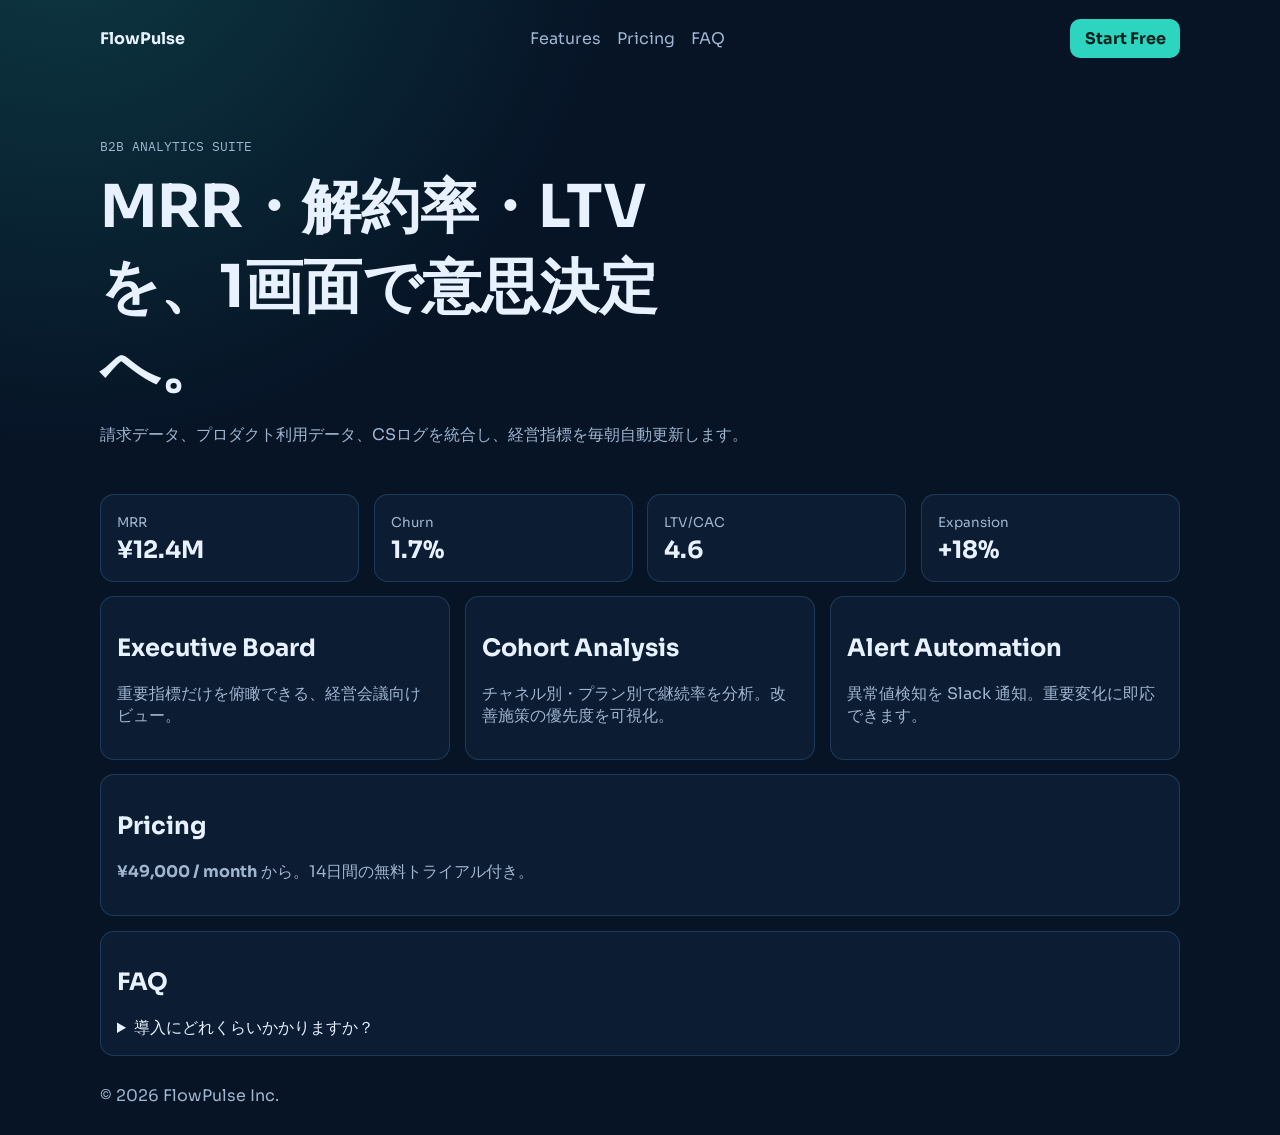
==== index.html @ 6c744aba "Initial commit: 03-saas-metrics site" ====
<!doctype html>
<html lang="ja">
  <head>
    <meta charset="UTF-8" />
    <meta name="viewport" content="width=device-width, initial-scale=1.0" />
    <title>FlowPulse | SaaS Analytics</title>
    <link rel="preconnect" href="https://fonts.googleapis.com" />
    <link rel="preconnect" href="https://fonts.gstatic.com" crossorigin />
    <link href="https://fonts.googleapis.com/css2?family=Sora:wght@400;600;700&family=IBM+Plex+Mono:wght@500&display=swap" rel="stylesheet" />
    <link rel="stylesheet" href="styles.css" />
  </head>
  <body>
    <header class="header shell">
      <a class="logo" href="#">FlowPulse</a>
      <nav>
        <a href="#features">Features</a>
        <a href="#pricing">Pricing</a>
        <a href="#faq">FAQ</a>
      </nav>
      <a class="start" href="#pricing">Start Free</a>
    </header>

    <main class="shell">
      <section class="hero">
        <p class="mono">B2B ANALYTICS SUITE</p>
        <h1>MRR・解約率・LTVを、1画面で意思決定へ。</h1>
        <p>請求データ、プロダクト利用データ、CSログを統合し、経営指標を毎朝自動更新します。</p>
      </section>

      <section class="kpi-grid">
        <article><span>MRR</span><strong>¥12.4M</strong></article>
        <article><span>Churn</span><strong>1.7%</strong></article>
        <article><span>LTV/CAC</span><strong>4.6</strong></article>
        <article><span>Expansion</span><strong>+18%</strong></article>
      </section>

      <section class="features" id="features">
        <article>
          <h2>Executive Board</h2>
          <p>重要指標だけを俯瞰できる、経営会議向けビュー。</p>
        </article>
        <article>
          <h2>Cohort Analysis</h2>
          <p>チャネル別・プラン別で継続率を分析。改善施策の優先度を可視化。</p>
        </article>
        <article>
          <h2>Alert Automation</h2>
          <p>異常値検知を Slack 通知。重要変化に即応できます。</p>
        </article>
      </section>

      <section class="pricing" id="pricing">
        <h2>Pricing</h2>
        <p><strong>¥49,000 / month</strong> から。14日間の無料トライアル付き。</p>
      </section>

      <section class="faq" id="faq">
        <h2>FAQ</h2>
        <details>
          <summary>導入にどれくらいかかりますか？</summary>
          <p>標準連携なら最短2営業日で初回ダッシュボードを公開できます。</p>
        </details>
      </section>
    </main>

    <footer class="shell">© <span id="year"></span> FlowPulse Inc.</footer>
    <script src="app.js"></script>
  </body>
</html>
---- styles.css ----
:root {
  --bg: #061426;
  --surface: #0b1c33;
  --text: #e7f1ff;
  --muted: #a0b5d0;
  --accent: #2dd4bf;
  --line: rgba(122, 194, 255, 0.18);
}

* { box-sizing: border-box; }

body {
  margin: 0;
  color: var(--text);
  background: radial-gradient(circle at 5% -10%, rgba(45, 212, 191, 0.2), transparent 32%), var(--bg);
  font-family: "Sora", sans-serif;
}

.shell {
  width: min(1080px, 92vw);
  margin: 0 auto;
}

.header {
  display: grid;
  grid-template-columns: auto 1fr auto;
  align-items: center;
  gap: 1rem;
  padding: 1.2rem 0;
}

.logo,
nav a,
.start {
  text-decoration: none;
}

.logo {
  color: var(--text);
  font-weight: 700;
}

nav {
  justify-self: center;
  display: flex;
  gap: 1rem;
}

nav a { color: var(--muted); }

.start {
  color: #04211c;
  background: var(--accent);
  padding: 0.55rem 0.9rem;
  border-radius: 10px;
  font-weight: 700;
}

.hero {
  padding: 3rem 0 2rem;
}

.mono {
  font-family: "IBM Plex Mono", monospace;
  color: var(--accent);
  font-size: 0.8rem;
}

h1 {
  font-size: clamp(2rem, 6vw, 3.7rem);
  max-width: 14ch;
  margin: 0.3rem 0 1rem;
}

.hero p { color: var(--muted); max-width: 58ch; }

.kpi-grid,
.features {
  display: grid;
  gap: 0.9rem;
  grid-template-columns: repeat(4, minmax(0, 1fr));
}

.kpi-grid article,
.features article,
.pricing,
.faq {
  background: var(--surface);
  border: 1px solid var(--line);
  border-radius: 14px;
  padding: 1rem;
}

.kpi-grid span {
  color: var(--muted);
  font-size: 0.84rem;
}

.kpi-grid strong {
  display: block;
  margin-top: 0.2rem;
  font-size: 1.5rem;
}

.features {
  margin-top: 0.9rem;
  grid-template-columns: repeat(3, minmax(0, 1fr));
}

.features p,
.pricing p,
.faq p { color: var(--muted); }

.pricing,
.faq { margin-top: 0.9rem; }

footer {
  color: var(--muted);
  padding: 1.8rem 0;
}

@media (max-width: 760px) {
  .header {
    grid-template-columns: 1fr;
    justify-items: start;
  }

  nav {
    justify-self: start;
    flex-wrap: wrap;
  }

  .kpi-grid,
  .features {
    grid-template-columns: 1fr;
  }
}
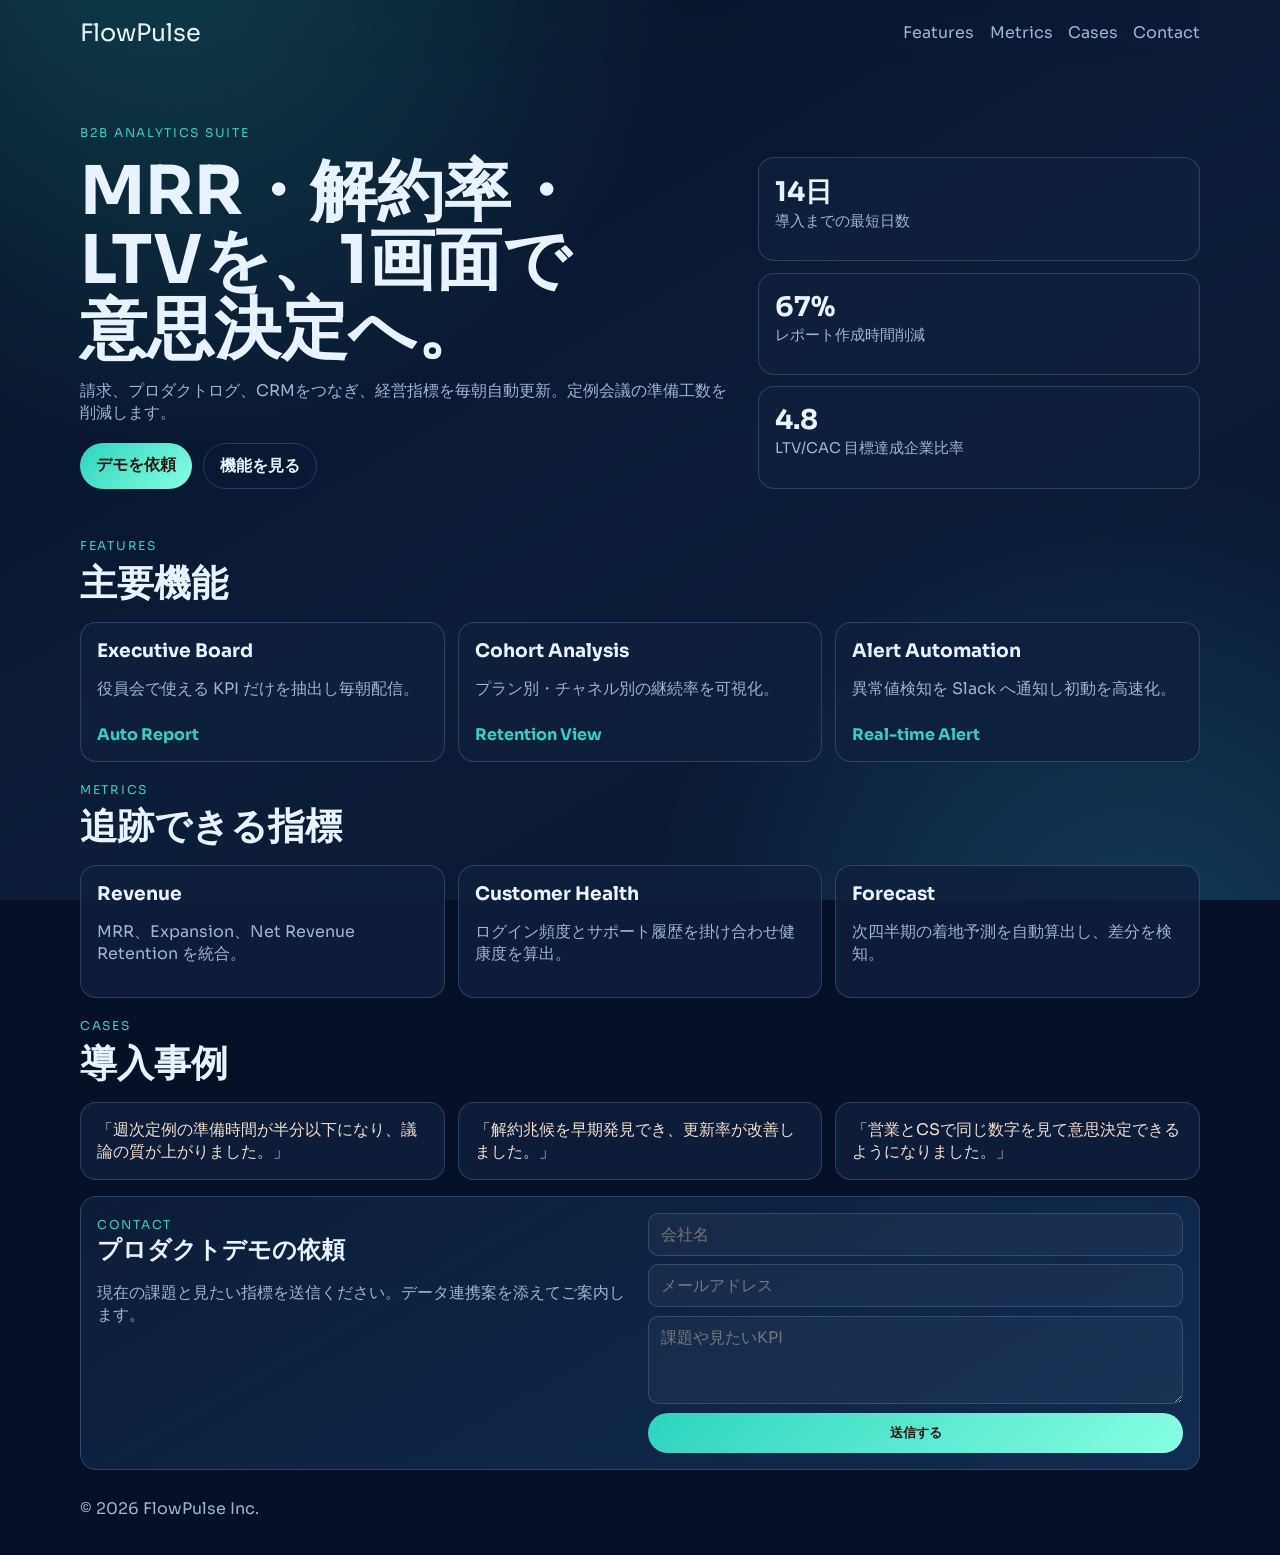
==== commit 9848aeb5: "Enhance site design and content" ====
--- a/index.html
+++ b/index.html
@@ -6,64 +6,88 @@
     <title>FlowPulse | SaaS Analytics</title>
     <link rel="preconnect" href="https://fonts.googleapis.com" />
     <link rel="preconnect" href="https://fonts.gstatic.com" crossorigin />
-    <link href="https://fonts.googleapis.com/css2?family=Sora:wght@400;600;700&family=IBM+Plex+Mono:wght@500&display=swap" rel="stylesheet" />
+    <link href="https://fonts.googleapis.com/css2?family=Sora:wght@400;600;700&family=IBM+Plex+Mono:wght@400;500&display=swap" rel="stylesheet" />
     <link rel="stylesheet" href="styles.css" />
   </head>
   <body>
-    <header class="header shell">
-      <a class="logo" href="#">FlowPulse</a>
-      <nav>
+    <div class="bg-layer"></div>
+    <header class="site-header container">
+      <a class="brand" href="#top">FlowPulse</a>
+      <button class="menu-toggle" aria-expanded="false" aria-label="メニュー">☰</button>
+      <nav class="nav-links">
         <a href="#features">Features</a>
-        <a href="#pricing">Pricing</a>
-        <a href="#faq">FAQ</a>
+        <a href="#metrics">Metrics</a>
+        <a href="#cases">Cases</a>
+        <a href="#contact">Contact</a>
       </nav>
-      <a class="start" href="#pricing">Start Free</a>
     </header>
 
-    <main class="shell">
-      <section class="hero">
-        <p class="mono">B2B ANALYTICS SUITE</p>
-        <h1>MRR・解約率・LTVを、1画面で意思決定へ。</h1>
-        <p>請求データ、プロダクト利用データ、CSログを統合し、経営指標を毎朝自動更新します。</p>
+    <main id="top" class="container">
+      <section class="hero reveal">
+        <span class="badge">B2B ANALYTICS SUITE</span>
+        <div class="hero-grid">
+          <div>
+            <h1>MRR・解約率・LTVを、1画面で意思決定へ。</h1>
+            <p class="lead">請求、プロダクトログ、CRMをつなぎ、経営指標を毎朝自動更新。定例会議の準備工数を削減します。</p>
+            <div class="hero-actions">
+              <a class="btn primary" href="#contact">デモを依頼</a>
+              <a class="btn ghost" href="#features">機能を見る</a>
+            </div>
+          </div>
+          <aside class="hero-stats">
+            <article><strong data-count="14" data-suffix="日">0日</strong><span>導入までの最短日数</span></article>
+            <article><strong data-count="67" data-suffix="%">0%</strong><span>レポート作成時間削減</span></article>
+            <article><strong data-count="4" data-suffix=".8">0.8</strong><span>LTV/CAC 目標達成企業比率</span></article>
+          </aside>
+        </div>
       </section>
 
-      <section class="kpi-grid">
-        <article><span>MRR</span><strong>¥12.4M</strong></article>
-        <article><span>Churn</span><strong>1.7%</strong></article>
-        <article><span>LTV/CAC</span><strong>4.6</strong></article>
-        <article><span>Expansion</span><strong>+18%</strong></article>
+      <section class="section reveal" id="features">
+        <div class="section-head"><span class="eyebrow">FEATURES</span><h2>主要機能</h2></div>
+        <div class="card-grid three">
+          <article class="card"><h3>Executive Board</h3><p>役員会で使える KPI だけを抽出し毎朝配信。</p><strong>Auto Report</strong></article>
+          <article class="card"><h3>Cohort Analysis</h3><p>プラン別・チャネル別の継続率を可視化。</p><strong>Retention View</strong></article>
+          <article class="card"><h3>Alert Automation</h3><p>異常値検知を Slack へ通知し初動を高速化。</p><strong>Real-time Alert</strong></article>
+        </div>
       </section>
 
-      <section class="features" id="features">
-        <article>
-          <h2>Executive Board</h2>
-          <p>重要指標だけを俯瞰できる、経営会議向けビュー。</p>
-        </article>
-        <article>
-          <h2>Cohort Analysis</h2>
-          <p>チャネル別・プラン別で継続率を分析。改善施策の優先度を可視化。</p>
-        </article>
-        <article>
-          <h2>Alert Automation</h2>
-          <p>異常値検知を Slack 通知。重要変化に即応できます。</p>
-        </article>
+      <section class="section reveal" id="metrics">
+        <div class="section-head"><span class="eyebrow">METRICS</span><h2>追跡できる指標</h2></div>
+        <div class="process-list">
+          <article><h3>Revenue</h3><p>MRR、Expansion、Net Revenue Retention を統合。</p></article>
+          <article><h3>Customer Health</h3><p>ログイン頻度とサポート履歴を掛け合わせ健康度を算出。</p></article>
+          <article><h3>Forecast</h3><p>次四半期の着地予測を自動算出し、差分を検知。</p></article>
+        </div>
       </section>
 
-      <section class="pricing" id="pricing">
-        <h2>Pricing</h2>
-        <p><strong>¥49,000 / month</strong> から。14日間の無料トライアル付き。</p>
+      <section class="section reveal" id="cases">
+        <div class="section-head"><span class="eyebrow">CASES</span><h2>導入事例</h2></div>
+        <div class="review-grid">
+          <blockquote>「週次定例の準備時間が半分以下になり、議論の質が上がりました。」</blockquote>
+          <blockquote>「解約兆候を早期発見でき、更新率が改善しました。」</blockquote>
+          <blockquote>「営業とCSで同じ数字を見て意思決定できるようになりました。」</blockquote>
+        </div>
       </section>
 
-      <section class="faq" id="faq">
-        <h2>FAQ</h2>
-        <details>
-          <summary>導入にどれくらいかかりますか？</summary>
-          <p>標準連携なら最短2営業日で初回ダッシュボードを公開できます。</p>
-        </details>
+      <section class="section reveal" id="contact">
+        <div class="contact-panel">
+          <div>
+            <span class="eyebrow">CONTACT</span>
+            <h2>プロダクトデモの依頼</h2>
+            <p>現在の課題と見たい指標を送信ください。データ連携案を添えてご案内します。</p>
+          </div>
+          <form class="contact-form">
+            <input type="text" placeholder="会社名" required />
+            <input type="email" placeholder="メールアドレス" required />
+            <textarea placeholder="課題や見たいKPI"></textarea>
+            <button type="submit" class="btn primary">送信する</button>
+          </form>
+        </div>
       </section>
     </main>
 
-    <footer class="shell">© <span id="year"></span> FlowPulse Inc.</footer>
+    <footer class="container">© <span id="year"></span> FlowPulse Inc.</footer>
+    <div class="toast" id="toast">ありがとうございます。デモ日程をご案内します。</div>
     <script src="app.js"></script>
   </body>
 </html>
--- a/styles.css
+++ b/styles.css
@@ -1,137 +1,304 @@
 :root {
-  --bg: #061426;
-  --surface: #0b1c33;
-  --text: #e7f1ff;
-  --muted: #a0b5d0;
+  --bg: #061127;
+  --bg-soft: #0f213f;
+  --surface: rgba(15, 32, 61, 0.82);
+  --surface-strong: #102c51;
+  --text: #e9f3ff;
+  --muted: #9eb5d3;
+  --line: rgba(161, 201, 255, 0.2);
   --accent: #2dd4bf;
-  --line: rgba(122, 194, 255, 0.18);
+  --accent-strong: #86ffe2;
+  --heading: "Sora", sans-serif;
+  --body: "Sora", sans-serif;
 }
 
 * { box-sizing: border-box; }
 
 body {
   margin: 0;
-  color: var(--text);
-  background: radial-gradient(circle at 5% -10%, rgba(45, 212, 191, 0.2), transparent 32%), var(--bg);
-  font-family: "Sora", sans-serif;
-}
-
-.shell {
-  width: min(1080px, 92vw);
+  min-height: 100vh;
+  color: var(--text);
+  font-family: var(--body);
+  background: var(--bg);
+}
+
+.bg-layer {
+  position: fixed;
+  inset: 0;
+  background:
+    radial-gradient(circle at 12% -10%, rgba(45, 212, 191, 0.24), transparent 36%),
+    radial-gradient(circle at 90% 110%, rgba(56, 189, 248, 0.24), transparent 34%),
+    linear-gradient(150deg, #051025, #0c1d39 54%, #07152b);
+  z-index: -1;
+}
+
+.container {
+  width: min(1120px, 92vw);
   margin: 0 auto;
 }
 
-.header {
-  display: grid;
-  grid-template-columns: auto 1fr auto;
+.site-header {
+  padding: 1.1rem 0;
+  display: flex;
   align-items: center;
+  justify-content: space-between;
   gap: 1rem;
-  padding: 1.2rem 0;
-}
-
-.logo,
-nav a,
-.start {
+  position: sticky;
+  top: 0;
+  backdrop-filter: blur(10px);
+  z-index: 10;
+}
+
+.brand {
+  color: var(--text);
   text-decoration: none;
-}
-
-.logo {
+  font-family: var(--heading);
+  font-size: 1.5rem;
+}
+
+.menu-toggle {
+  display: none;
+}
+
+.nav-links {
+  display: flex;
+  gap: 0.95rem;
+}
+
+.nav-links a {
+  color: var(--muted);
+  text-decoration: none;
+}
+
+.hero {
+  padding: 3.5rem 0 1.8rem;
+}
+
+.badge,
+.eyebrow {
+  display: inline-block;
+  letter-spacing: 0.14em;
+  font-size: 0.76rem;
+  color: var(--accent);
+}
+
+.hero-grid {
+  margin-top: 0.9rem;
+  display: grid;
+  grid-template-columns: 1.35fr 0.9fr;
+  gap: 1rem;
+}
+
+h1,
+h2,
+h3 {
+  margin: 0;
+}
+
+h1,
+h2 {
+  font-family: var(--heading);
+}
+
+h1 {
+  font-size: clamp(2.2rem, 6vw, 4.2rem);
+  line-height: 1.03;
+  max-width: 10ch;
+}
+
+.lead {
+  color: var(--muted);
+  max-width: 58ch;
+  margin: 1rem 0 1.2rem;
+}
+
+.hero-actions {
+  display: flex;
+  gap: 0.7rem;
+  flex-wrap: wrap;
+}
+
+.btn {
+  border: 1px solid var(--line);
+  padding: 0.68rem 1rem;
+  border-radius: 999px;
+  text-decoration: none;
   color: var(--text);
   font-weight: 700;
-}
-
-nav {
-  justify-self: center;
-  display: flex;
-  gap: 1rem;
-}
-
-nav a { color: var(--muted); }
-
-.start {
-  color: #04211c;
-  background: var(--accent);
-  padding: 0.55rem 0.9rem;
-  border-radius: 10px;
-  font-weight: 700;
-}
-
-.hero {
-  padding: 3rem 0 2rem;
-}
-
-.mono {
-  font-family: "IBM Plex Mono", monospace;
-  color: var(--accent);
-  font-size: 0.8rem;
-}
-
-h1 {
-  font-size: clamp(2rem, 6vw, 3.7rem);
-  max-width: 14ch;
-  margin: 0.3rem 0 1rem;
-}
-
-.hero p { color: var(--muted); max-width: 58ch; }
-
-.kpi-grid,
-.features {
-  display: grid;
-  gap: 0.9rem;
-  grid-template-columns: repeat(4, minmax(0, 1fr));
-}
-
-.kpi-grid article,
-.features article,
-.pricing,
-.faq {
+  background: transparent;
+}
+
+.btn.primary {
+  background: linear-gradient(135deg, var(--accent), var(--accent-strong));
+  color: #2a170d;
+  border: 0;
+}
+
+.hero-stats {
+  display: grid;
+  gap: 0.7rem;
+}
+
+.hero-stats article,
+.card,
+.process-list article,
+.review-grid blockquote,
+.contact-panel {
   background: var(--surface);
   border: 1px solid var(--line);
-  border-radius: 14px;
+  border-radius: 16px;
   padding: 1rem;
 }
 
-.kpi-grid span {
-  color: var(--muted);
-  font-size: 0.84rem;
-}
-
-.kpi-grid strong {
+.hero-stats strong {
   display: block;
-  margin-top: 0.2rem;
-  font-size: 1.5rem;
-}
-
-.features {
-  margin-top: 0.9rem;
+  font-size: 1.7rem;
+  font-family: var(--heading);
+}
+
+.hero-stats span {
+  color: var(--muted);
+  font-size: 0.92rem;
+}
+
+.section {
+  margin-top: 1rem;
+}
+
+.section-head {
+  margin-bottom: 0.8rem;
+}
+
+.section-head h2 {
+  margin-top: 0.3rem;
+  font-size: clamp(1.55rem, 4vw, 2.3rem);
+}
+
+.card-grid,
+.process-list,
+.review-grid {
+  display: grid;
+  gap: 0.8rem;
+}
+
+.card-grid.three,
+.process-list,
+.review-grid {
   grid-template-columns: repeat(3, minmax(0, 1fr));
 }
 
-.features p,
-.pricing p,
-.faq p { color: var(--muted); }
-
-.pricing,
-.faq { margin-top: 0.9rem; }
+.card p,
+.process-list p,
+.contact-panel p {
+  color: var(--muted);
+}
+
+.card strong {
+  display: inline-block;
+  margin-top: 0.5rem;
+  color: var(--accent);
+}
+
+.review-grid blockquote {
+  margin: 0;
+  color: #f5dfcd;
+}
+
+.contact-panel {
+  display: grid;
+  grid-template-columns: 1fr 1fr;
+  gap: 1rem;
+  background: linear-gradient(150deg, var(--surface), var(--surface-strong));
+}
+
+.contact-form {
+  display: grid;
+  gap: 0.55rem;
+}
+
+.contact-form input,
+.contact-form textarea {
+  width: 100%;
+  border: 1px solid var(--line);
+  background: rgba(255, 255, 255, 0.04);
+  color: var(--text);
+  border-radius: 10px;
+  padding: 0.62rem 0.75rem;
+  font: inherit;
+}
+
+.contact-form textarea {
+  min-height: 88px;
+  resize: vertical;
+}
 
 footer {
   color: var(--muted);
-  padding: 1.8rem 0;
-}
-
-@media (max-width: 760px) {
-  .header {
-    grid-template-columns: 1fr;
-    justify-items: start;
+  padding: 1.8rem 0 2.2rem;
+}
+
+.toast {
+  position: fixed;
+  right: 18px;
+  bottom: 18px;
+  background: #18100d;
+  border: 1px solid var(--line);
+  color: var(--text);
+  padding: 0.65rem 0.85rem;
+  border-radius: 10px;
+  opacity: 0;
+  transform: translateY(12px);
+  pointer-events: none;
+  transition: 240ms ease;
+}
+
+.toast.show {
+  opacity: 1;
+  transform: translateY(0);
+}
+
+.reveal {
+  opacity: 0;
+  transform: translateY(24px);
+  transition: 520ms ease;
+}
+
+.reveal.in {
+  opacity: 1;
+  transform: translateY(0);
+}
+
+@media (max-width: 820px) {
+  .menu-toggle {
+    display: inline-block;
+    border: 1px solid var(--line);
+    background: transparent;
+    color: var(--text);
+    border-radius: 10px;
+    padding: 0.38rem 0.62rem;
   }
 
-  nav {
-    justify-self: start;
-    flex-wrap: wrap;
+  .nav-links {
+    position: absolute;
+    top: 58px;
+    right: 4vw;
+    display: none;
+    flex-direction: column;
+    background: var(--bg-soft);
+    border: 1px solid var(--line);
+    border-radius: 12px;
+    padding: 0.7rem;
   }
 
-  .kpi-grid,
-  .features {
+  .nav-links.open {
+    display: flex;
+  }
+
+  .hero-grid,
+  .card-grid.three,
+  .process-list,
+  .review-grid,
+  .contact-panel {
     grid-template-columns: 1fr;
   }
 }
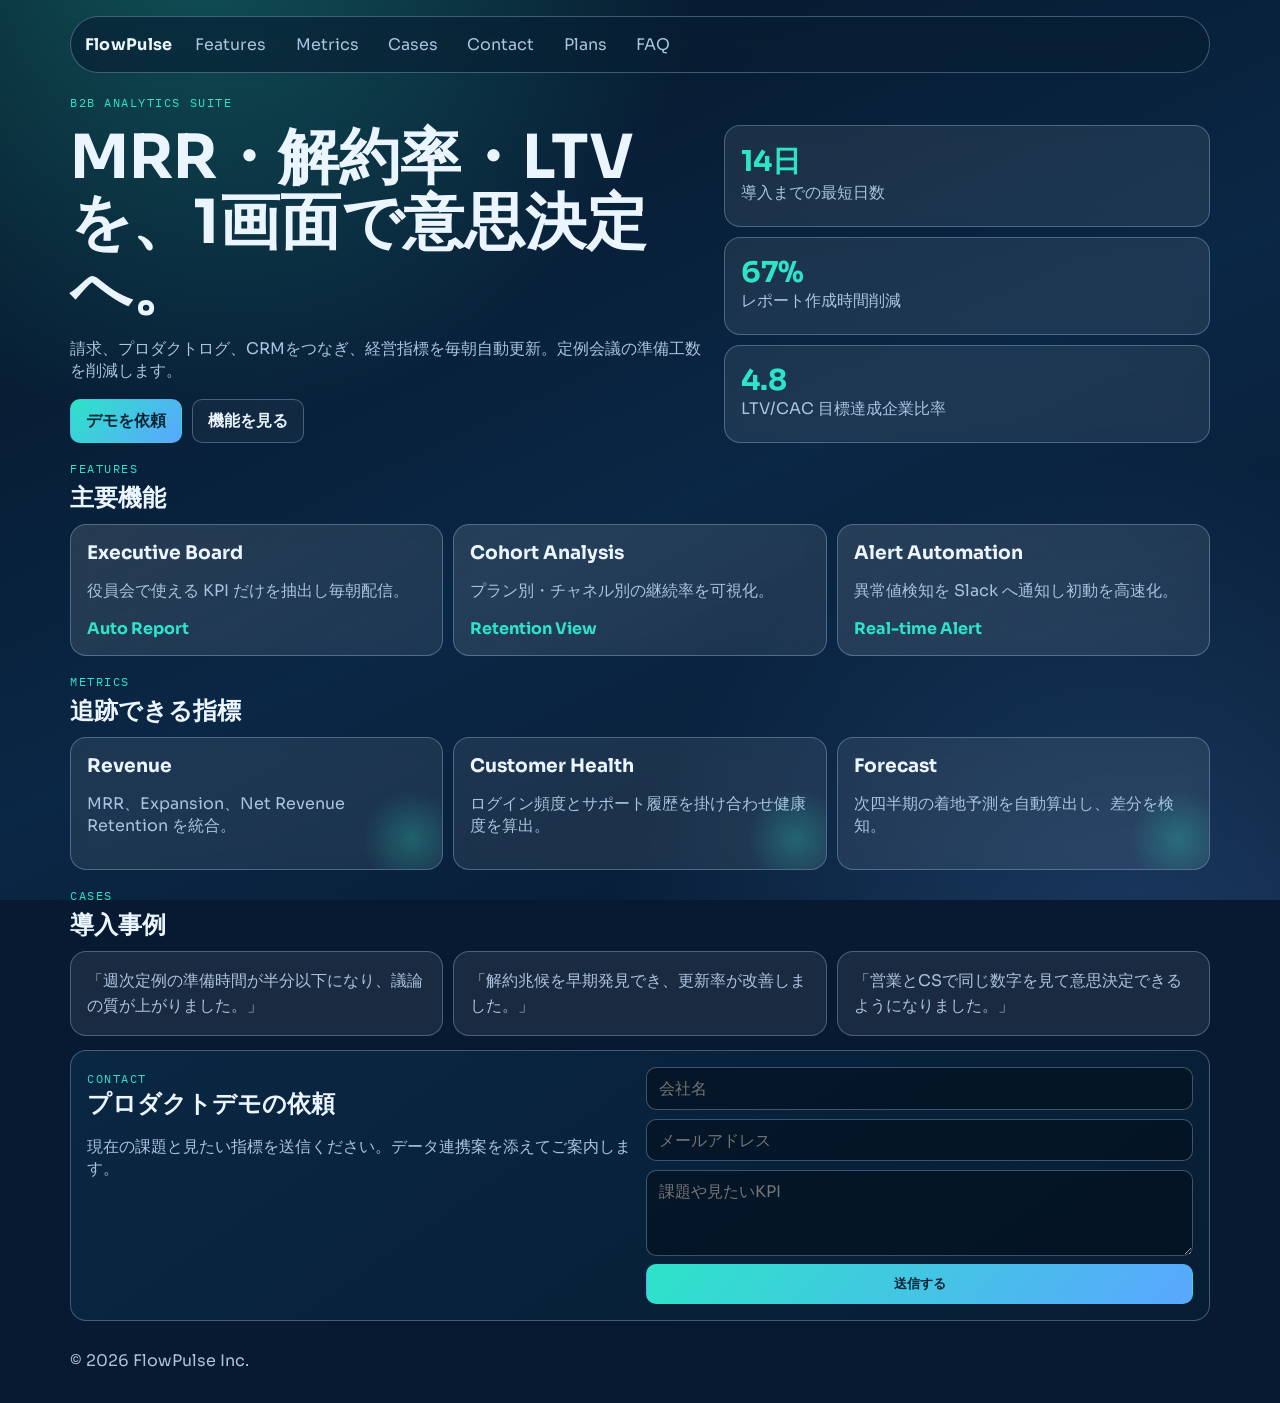
==== commit 909bb5b5: "Add multipage structure and interactive features" ====
--- a/index.html
+++ b/index.html
@@ -19,6 +19,8 @@
         <a href="#metrics">Metrics</a>
         <a href="#cases">Cases</a>
         <a href="#contact">Contact</a>
+              <a href="plans.html">Plans</a>
+        <a href="faq.html">FAQ</a>
       </nav>
     </header>
 
--- a/styles.css
+++ b/styles.css
@@ -1,59 +1,56 @@
 :root {
-  --bg: #061127;
-  --bg-soft: #0f213f;
-  --surface: rgba(15, 32, 61, 0.82);
-  --surface-strong: #102c51;
-  --text: #e9f3ff;
-  --muted: #9eb5d3;
-  --line: rgba(161, 201, 255, 0.2);
-  --accent: #2dd4bf;
-  --accent-strong: #86ffe2;
-  --heading: "Sora", sans-serif;
-  --body: "Sora", sans-serif;
+  --bg: #06182d;
+  --glass: rgba(255, 255, 255, 0.08);
+  --glass-strong: rgba(255, 255, 255, 0.12);
+  --text: #ebf5ff;
+  --muted: #abc3df;
+  --line: rgba(169, 204, 240, 0.34);
+  --accent: #2de4c8;
+  --accent-2: #5aa6ff;
 }
 
 * { box-sizing: border-box; }
 
 body {
   margin: 0;
-  min-height: 100vh;
   color: var(--text);
-  font-family: var(--body);
-  background: var(--bg);
+  font-family: "Sora", sans-serif;
+  background: #071a31;
 }
 
 .bg-layer {
   position: fixed;
   inset: 0;
+  z-index: -1;
   background:
-    radial-gradient(circle at 12% -10%, rgba(45, 212, 191, 0.24), transparent 36%),
-    radial-gradient(circle at 90% 110%, rgba(56, 189, 248, 0.24), transparent 34%),
-    linear-gradient(150deg, #051025, #0c1d39 54%, #07152b);
-  z-index: -1;
+    radial-gradient(circle at 15% -10%, rgba(45, 228, 200, 0.3), transparent 35%),
+    radial-gradient(circle at 90% 112%, rgba(90, 166, 255, 0.25), transparent 36%),
+    linear-gradient(155deg, #051425, #0a2745 55%, #07182f);
 }
 
 .container {
-  width: min(1120px, 92vw);
+  width: min(1140px, 92vw);
   margin: 0 auto;
 }
 
 .site-header {
-  padding: 1.1rem 0;
-  display: flex;
+  margin-top: 1rem;
+  padding: 0.65rem 0.85rem;
+  display: grid;
+  grid-template-columns: auto auto 1fr;
+  gap: 0.8rem;
   align-items: center;
-  justify-content: space-between;
-  gap: 1rem;
-  position: sticky;
-  top: 0;
-  backdrop-filter: blur(10px);
-  z-index: 10;
+  border: 1px solid var(--line);
+  border-radius: 999px;
+  background: rgba(8, 29, 51, 0.62);
+  backdrop-filter: blur(12px);
 }
 
 .brand {
   color: var(--text);
   text-decoration: none;
-  font-family: var(--heading);
-  font-size: 1.5rem;
+  font-weight: 700;
+  letter-spacing: 0.02em;
 }
 
 .menu-toggle {
@@ -61,32 +58,41 @@
 }
 
 .nav-links {
+  justify-self: end;
   display: flex;
-  gap: 0.95rem;
+  gap: 0.6rem;
 }
 
 .nav-links a {
   color: var(--muted);
   text-decoration: none;
+  padding: 0.42rem 0.62rem;
+  border-radius: 999px;
+}
+
+.nav-links a:hover {
+  background: rgba(255, 255, 255, 0.08);
+  color: var(--text);
 }
 
 .hero {
-  padding: 3.5rem 0 1.8rem;
+  margin-top: 1.1rem;
 }
 
 .badge,
 .eyebrow {
   display: inline-block;
-  letter-spacing: 0.14em;
-  font-size: 0.76rem;
+  font-family: "IBM Plex Mono", monospace;
+  letter-spacing: 0.13em;
+  font-size: 0.74rem;
   color: var(--accent);
 }
 
 .hero-grid {
-  margin-top: 0.9rem;
-  display: grid;
-  grid-template-columns: 1.35fr 0.9fr;
-  gap: 1rem;
+  margin-top: 0.8rem;
+  display: grid;
+  grid-template-columns: 1.25fr 0.95fr;
+  gap: 0.9rem;
 }
 
 h1,
@@ -95,48 +101,46 @@
   margin: 0;
 }
 
-h1,
-h2 {
-  font-family: var(--heading);
-}
-
 h1 {
-  font-size: clamp(2.2rem, 6vw, 4.2rem);
-  line-height: 1.03;
-  max-width: 10ch;
+  font-size: clamp(2rem, 6vw, 3.8rem);
+  line-height: 1.08;
+  max-width: 13ch;
 }
 
 .lead {
-  color: var(--muted);
-  max-width: 58ch;
-  margin: 1rem 0 1.2rem;
+  margin: 1rem 0 1.1rem;
+  color: var(--muted);
+  max-width: 60ch;
 }
 
 .hero-actions {
   display: flex;
-  gap: 0.7rem;
+  gap: 0.6rem;
   flex-wrap: wrap;
 }
 
 .btn {
-  border: 1px solid var(--line);
-  padding: 0.68rem 1rem;
-  border-radius: 999px;
   text-decoration: none;
+  border-radius: 10px;
+  border: 1px solid var(--line);
+  padding: 0.62rem 0.95rem;
+  font-weight: 700;
+}
+
+.btn.primary {
+  border-color: transparent;
+  background: linear-gradient(135deg, var(--accent), var(--accent-2));
+  color: #042332;
+}
+
+.btn.ghost {
   color: var(--text);
-  font-weight: 700;
-  background: transparent;
-}
-
-.btn.primary {
-  background: linear-gradient(135deg, var(--accent), var(--accent-strong));
-  color: #2a170d;
-  border: 0;
+  background: rgba(255, 255, 255, 0.04);
 }
 
 .hero-stats {
   display: grid;
-  gap: 0.7rem;
+  gap: 0.6rem;
 }
 
 .hero-stats article,
@@ -144,41 +148,44 @@
 .process-list article,
 .review-grid blockquote,
 .contact-panel {
-  background: var(--surface);
+  background: var(--glass);
   border: 1px solid var(--line);
   border-radius: 16px;
   padding: 1rem;
+  backdrop-filter: blur(8px);
 }
 
 .hero-stats strong {
   display: block;
-  font-size: 1.7rem;
-  font-family: var(--heading);
-}
-
-.hero-stats span {
-  color: var(--muted);
-  font-size: 0.92rem;
+  font-size: 1.8rem;
+  color: var(--accent);
+}
+
+.hero-stats span,
+.card p,
+.process-list p,
+.contact-panel p,
+.review-grid blockquote {
+  color: var(--muted);
 }
 
 .section {
-  margin-top: 1rem;
+  margin-top: 0.9rem;
 }
 
 .section-head {
-  margin-bottom: 0.8rem;
+  margin-bottom: 0.65rem;
 }
 
 .section-head h2 {
-  margin-top: 0.3rem;
-  font-size: clamp(1.55rem, 4vw, 2.3rem);
+  margin-top: 0.2rem;
 }
 
 .card-grid,
 .process-list,
 .review-grid {
   display: grid;
-  gap: 0.8rem;
+  gap: 0.65rem;
 }
 
 .card-grid.three,
@@ -187,69 +194,79 @@
   grid-template-columns: repeat(3, minmax(0, 1fr));
 }
 
-.card p,
-.process-list p,
-.contact-panel p {
-  color: var(--muted);
+.card {
+  background: linear-gradient(150deg, var(--glass-strong), var(--glass));
 }
 
 .card strong {
-  display: inline-block;
-  margin-top: 0.5rem;
   color: var(--accent);
+}
+
+.process-list article {
+  position: relative;
+  overflow: hidden;
+}
+
+.process-list article::after {
+  content: "";
+  position: absolute;
+  inset: auto -20px -20px auto;
+  width: 100px;
+  height: 100px;
+  background: radial-gradient(circle, rgba(45, 228, 200, 0.26), transparent 70%);
 }
 
 .review-grid blockquote {
   margin: 0;
-  color: #f5dfcd;
+  line-height: 1.6;
 }
 
 .contact-panel {
   display: grid;
   grid-template-columns: 1fr 1fr;
-  gap: 1rem;
-  background: linear-gradient(150deg, var(--surface), var(--surface-strong));
+  gap: 0.75rem;
+  background: linear-gradient(145deg, rgba(12, 44, 74, 0.72), rgba(9, 31, 54, 0.72));
 }
 
 .contact-form {
   display: grid;
-  gap: 0.55rem;
+  gap: 0.52rem;
 }
 
 .contact-form input,
 .contact-form textarea {
   width: 100%;
   border: 1px solid var(--line);
-  background: rgba(255, 255, 255, 0.04);
+  border-radius: 10px;
+  background: rgba(3, 13, 24, 0.55);
+  color: var(--text);
+  padding: 0.62rem 0.72rem;
+  font: inherit;
+}
+
+.contact-form textarea {
+  min-height: 86px;
+  resize: vertical;
+}
+
+footer {
+  padding: 1.8rem 0 2rem;
+  color: var(--muted);
+}
+
+.toast {
+  position: fixed;
+  right: 16px;
+  bottom: 16px;
+  background: #081f34;
+  border: 1px solid var(--line);
   color: var(--text);
   border-radius: 10px;
-  padding: 0.62rem 0.75rem;
-  font: inherit;
-}
-
-.contact-form textarea {
-  min-height: 88px;
-  resize: vertical;
-}
-
-footer {
-  color: var(--muted);
-  padding: 1.8rem 0 2.2rem;
-}
-
-.toast {
-  position: fixed;
-  right: 18px;
-  bottom: 18px;
-  background: #18100d;
-  border: 1px solid var(--line);
-  color: var(--text);
-  padding: 0.65rem 0.85rem;
-  border-radius: 10px;
+  padding: 0.66rem 0.9rem;
   opacity: 0;
   transform: translateY(12px);
   pointer-events: none;
-  transition: 240ms ease;
+  transition: 220ms ease;
 }
 
 .toast.show {
@@ -259,8 +276,8 @@
 
 .reveal {
   opacity: 0;
-  transform: translateY(24px);
-  transition: 520ms ease;
+  transform: translateY(18px);
+  transition: 460ms ease;
 }
 
 .reveal.in {
@@ -268,26 +285,30 @@
   transform: translateY(0);
 }
 
-@media (max-width: 820px) {
+@media (max-width: 860px) {
+  .site-header {
+    border-radius: 16px;
+  }
+
   .menu-toggle {
     display: inline-block;
+    background: transparent;
     border: 1px solid var(--line);
-    background: transparent;
     color: var(--text);
-    border-radius: 10px;
-    padding: 0.38rem 0.62rem;
+    border-radius: 8px;
+    padding: 0.36rem 0.6rem;
   }
 
   .nav-links {
+    display: none;
     position: absolute;
-    top: 58px;
     right: 4vw;
-    display: none;
+    top: 62px;
     flex-direction: column;
-    background: var(--bg-soft);
+    background: #0c2c4a;
+    padding: 0.7rem;
     border: 1px solid var(--line);
     border-radius: 12px;
-    padding: 0.7rem;
   }
 
   .nav-links.open {
@@ -302,3 +323,182 @@
     grid-template-columns: 1fr;
   }
 }
+
+/* EXTRA PAGES */
+.extra-page .site-header {
+  margin-bottom: 0.2rem;
+}
+
+.subhero {
+  padding: 1.4rem;
+  border: 1px solid var(--line);
+  border-radius: 14px;
+  background: var(--panel, var(--paper, rgba(255, 255, 255, 0.08)));
+}
+
+.subhero h1 {
+  margin: 0.35rem 0 0.6rem;
+  font-size: clamp(1.8rem, 5vw, 3.1rem);
+}
+
+.subhero p {
+  margin: 0;
+  color: var(--muted);
+  max-width: 64ch;
+}
+
+.pricing-head {
+  display: flex;
+  justify-content: space-between;
+  align-items: center;
+  gap: 0.8rem;
+  margin-bottom: 0.65rem;
+}
+
+.pricing-mode {
+  display: inline-flex;
+  gap: 0.45rem;
+  padding: 0.25rem;
+  border: 1px solid var(--line);
+  border-radius: 999px;
+  background: rgba(255, 255, 255, 0.04);
+}
+
+.mode-btn {
+  border: 1px solid transparent;
+  border-radius: 999px;
+  padding: 0.4rem 0.72rem;
+  background: transparent;
+  color: inherit;
+  font: inherit;
+  cursor: pointer;
+}
+
+.mode-btn.active {
+  border-color: var(--line);
+  background: rgba(255, 255, 255, 0.12);
+}
+
+.pricing-cards {
+  display: grid;
+  grid-template-columns: repeat(3, minmax(0, 1fr));
+  gap: 0.7rem;
+}
+
+.price-card {
+  border: 1px solid var(--line);
+  border-radius: 12px;
+  padding: 0.9rem;
+  background: var(--panel, var(--paper, rgba(255, 255, 255, 0.08)));
+}
+
+.price-card h3 {
+  margin: 0 0 0.4rem;
+}
+
+.price-card p {
+  margin: 0;
+  color: var(--muted);
+  min-height: 2.8em;
+}
+
+.price-card strong {
+  display: inline-block;
+  margin-top: 0.65rem;
+  font-size: 1.35rem;
+}
+
+.calc-box {
+  border: 1px solid var(--line);
+  border-radius: 12px;
+  padding: 0.9rem;
+  background: var(--panel, var(--paper, rgba(255, 255, 255, 0.08)));
+}
+
+.calc-form {
+  display: grid;
+  grid-template-columns: repeat(4, minmax(0, 1fr));
+  gap: 0.55rem;
+  align-items: end;
+}
+
+.calc-form label {
+  display: grid;
+  gap: 0.32rem;
+  font-size: 0.9rem;
+}
+
+.calc-form select,
+.calc-form input {
+  width: 100%;
+  border: 1px solid var(--line);
+  border-radius: 8px;
+  padding: 0.58rem 0.66rem;
+  background: rgba(255, 255, 255, 0.75);
+  color: inherit;
+  font: inherit;
+}
+
+.calc-result {
+  margin: 0.65rem 0 0;
+  color: var(--muted);
+  opacity: 0.75;
+}
+
+.calc-result.show {
+  opacity: 1;
+}
+
+.faq-list {
+  display: grid;
+  gap: 0.55rem;
+}
+
+.faq-item {
+  border: 1px solid var(--line);
+  border-radius: 12px;
+  overflow: hidden;
+  background: var(--panel, var(--paper, rgba(255, 255, 255, 0.08)));
+}
+
+.faq-question {
+  width: 100%;
+  text-align: left;
+  background: transparent;
+  border: 0;
+  border-bottom: 1px solid transparent;
+  color: inherit;
+  font: inherit;
+  font-weight: 700;
+  padding: 0.8rem 0.9rem;
+  cursor: pointer;
+}
+
+.faq-item.open .faq-question {
+  border-bottom-color: var(--line);
+}
+
+.faq-answer {
+  display: none;
+  padding: 0.72rem 0.9rem;
+  color: var(--muted);
+}
+
+.faq-item.open .faq-answer {
+  display: block;
+}
+
+@media (max-width: 860px) {
+  .pricing-head {
+    flex-direction: column;
+    align-items: flex-start;
+  }
+
+  .pricing-cards {
+    grid-template-columns: 1fr;
+  }
+
+  .calc-form {
+    grid-template-columns: 1fr;
+  }
+}
